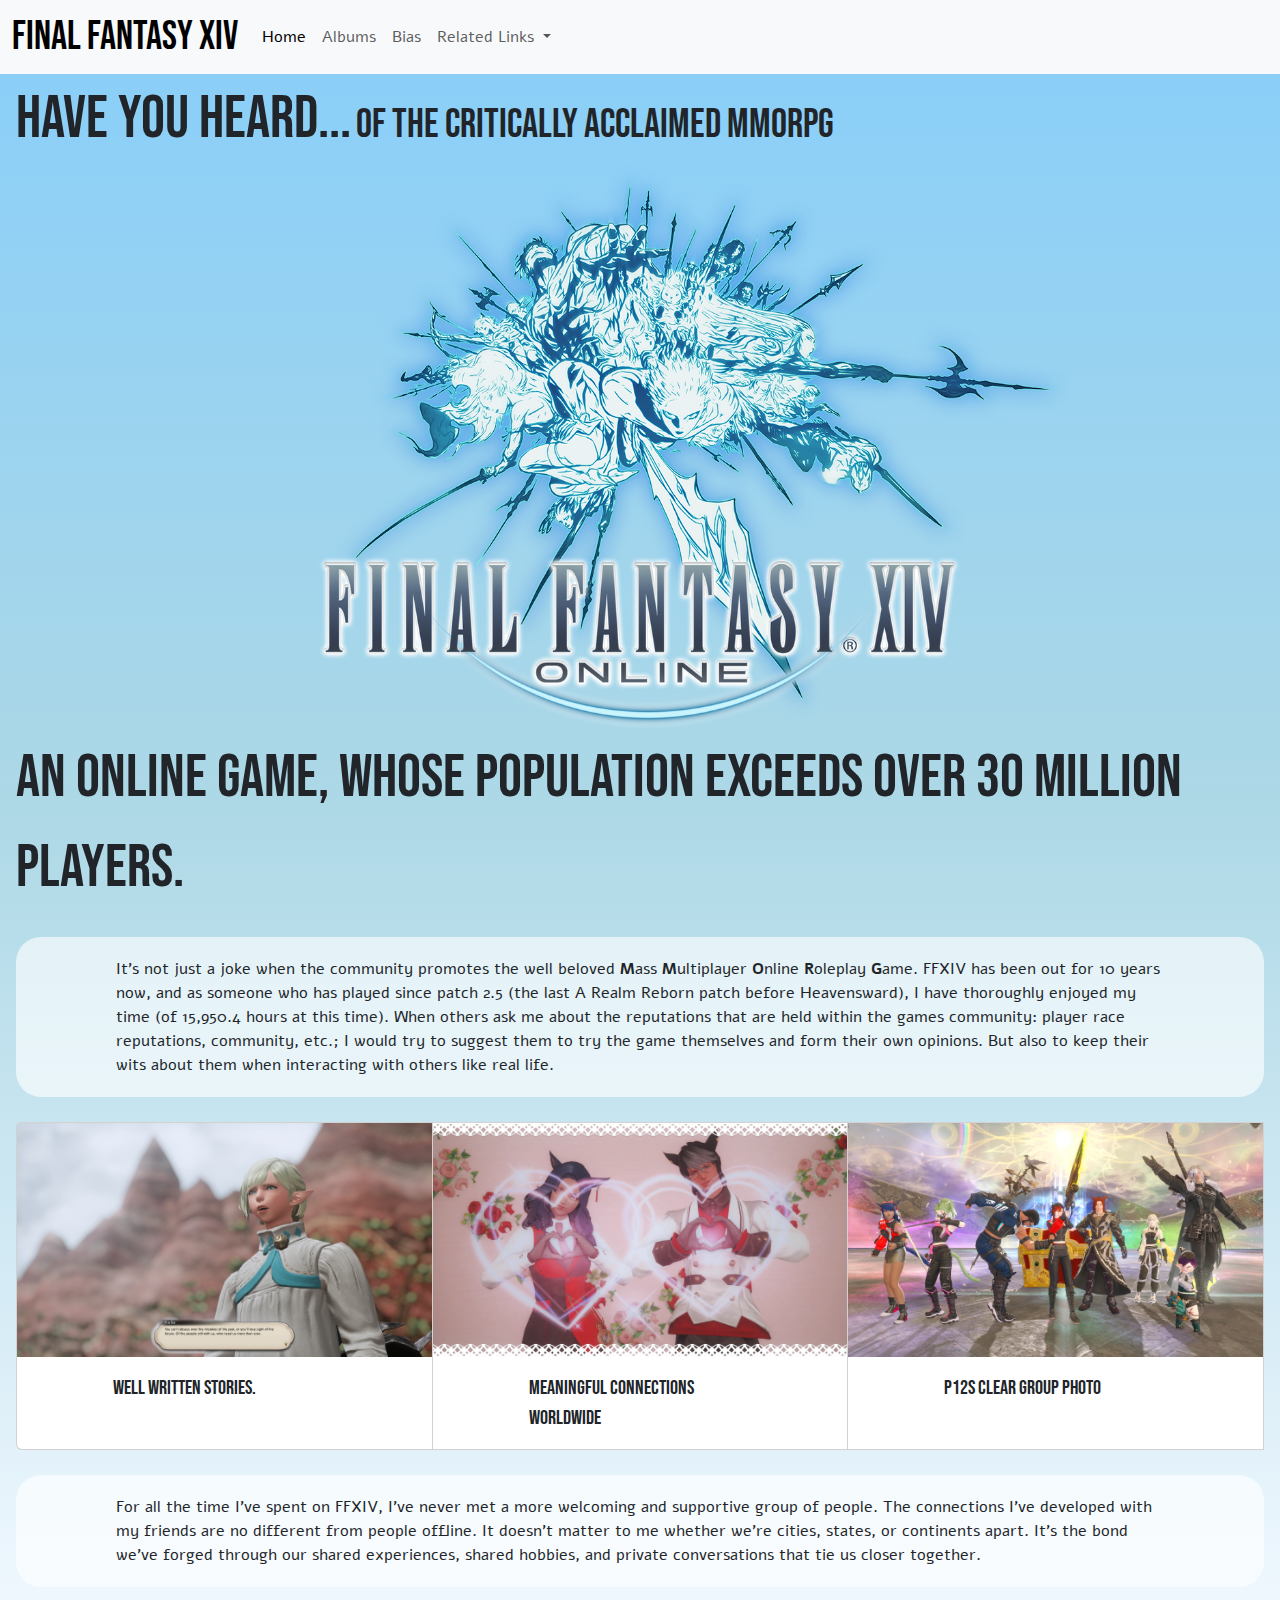
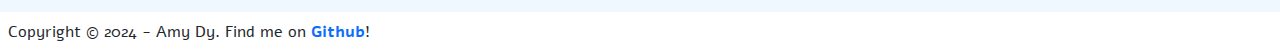
==== index.html @ a1985f21 "added album and images for it" ====
<!DOCTYPE html>
<html lang="en">
<head>
    <meta charset="UTF-8">
    <meta name="viewport" content="width=device-width, initial-scale=1.0">
    <title>Unending Journey</title>
    <!--Website by Amy Dy-->
    <!--Style Sheets, Fonts, & Bootstrap-->
    <link href="https://cdn.jsdelivr.net/npm/bootstrap@5.3.3/dist/css/bootstrap.min.css" rel="stylesheet" integrity="sha384-QWTKZyjpPEjISv5WaRU9OFeRpok6YctnYmDr5pNlyT2bRjXh0JMhjY6hW+ALEwIH" crossorigin="anonymous"><script src="https://cdn.jsdelivr.net/npm/@popperjs/core@2.11.8/dist/umd/popper.min.js" integrity="sha384-I7E8VVD/ismYTF4hNIPjVp/Zjvgyol6VFvRkX/vR+Vc4jQkC+hVqc2pM8ODewa9r" crossorigin="anonymous"></script>
    <script src="https://cdn.jsdelivr.net/npm/bootstrap@5.3.3/dist/js/bootstrap.min.js" integrity="sha384-0pUGZvbkm6XF6gxjEnlmuGrJXVbNuzT9qBBavbLwCsOGabYfZo0T0to5eqruptLy" crossorigin="anonymous"></script>
    <link rel="preconnect" href="https://fonts.googleapis.com">
    <link rel="preconnect" href="https://fonts.gstatic.com" crossorigin>
    <link href="https://fonts.googleapis.com/css2?family=Alef:wght@400;700&family=Bebas+Neue&display=swap" rel="stylesheet">    <link rel="stylesheet" href="style.css">
</head>
<body>
  <nav class="navbar navbar-expand-lg bg-body-tertiary">
    <div class="container-fluid">
      <a class="navbar-brand" href="#"><h1>Final Fantasy XIV</h1></a>
      <button class="navbar-toggler" type="button" data-bs-toggle="collapse" data-bs-target="#navbarNavAltMarkup" aria-controls="navbarNavAltMarkup" aria-expanded="false" aria-label="Toggle navigation">
        <span class="navbar-toggler-icon"></span>
      </button>
      <div class="collapse navbar-collapse" id="navbarNavAltMarkup">
        <div class="navbar-nav">
          <a class="nav-link active" aria-current="page" href="#">Home</a>
          <a class="nav-link" href="./subpages/albums.html">Albums</a>
          <a class="nav-link" href="./subpages/favorites.html">Bias</a>
          <li class="nav-item dropdown">
            <a class="nav-link dropdown-toggle" href="#" role="button" data-bs-toggle="dropdown" aria-expanded="false">
              Related Links
            </a>
            <ul class="dropdown-menu">
              <li><a class="dropdown-item" href="https://freetrial.finalfantasyxiv.com/na/">Promotional Site</a></li>
              <li><hr class="dropdown-divider"></li>
              <li><a class="dropdown-item" href="https://na.finalfantasyxiv.com/lodestone/?utm_source=pr2&utm_medium=top_topbtn&utm_campaign=na_lodestone">Lodestone</a></li>
              <li><hr class="dropdown-divider"></li>
              <li><a class="dropdown-item" href="https://na.finalfantasyxiv.com/blog/?utm_source=lodestone&utm_medium=pc_banner&utm_campaign=na_officalblog">Official Blog</a></li>
            </ul>
          </li>
  
        </div>
      </div>
    </div>
  </nav>
<div id="wrapper">
                <!--Text "Have you heard of the Critically Acclaimed MMORPG" and underneath FFXIV Logo image-->
    <main id="main">
      <article>
        <span id="biggest-font">Have you heard...</span> <span id="big-font">of the critically acclaimed MMOrpg</span>
      </article>
        <img src="./media/images/logo.png" alt="Final Fantasy 14 Logo" class="logo">
        <article>
          <span id="biggest-font">An online game, whose population exceeds over 30 million players.</span>
            <section id="rcorners1">
              <p>It's not just a joke when the community promotes the well beloved <b>M</b>ass <b>M</b>ultiplayer <b>O</b>nline <b>R</b>oleplay <b>G</b>ame. FFXIV has been out for 10 years now, 
              and as someone who has played since patch 2.5 (the last A Realm Reborn patch before Heavensward), I have thoroughly enjoyed my time 
              (of 15,950.4 hours at this time). When others ask me about the reputations that are held within the games community: player race reputations, 
              community, etc.; I would try to suggest them to try the game themselves and form their own opinions. But also to keep their wits about them when 
              interacting with others like real life.
              </p>
            </section>
        </article>
        <!--Tried carousel, fuck carousel.-->
        <div class="card-group">
          <div class="card" style="width: 18rem;" id="cap-font">
            <img src="./media/images/riellequote.png" alt="Rielle: You can't obsess over the mistakes of the past, or you'll lose sight of the future. Of the people still with us, who need us more than ever.">
            <div class="card-body">
              <p class="card-text">Well written stories.</p>
            </div>
          </div>
          <div class="card" style="width: 18rem;" id="cap-font">
            <img src="./media/images/meandbf.png" alt="Two cat people standing next to each other with hearts, looking at the camera.">
            <div class="card-body">
              <p class="card-text">Meaningful Connections Worldwide</p>
            </div>
          </div>
          <div class="card" style="width: 18rem;" id="cap-font">
            <img src="./media/images/raidclear.png" alt="A group of people standing around an unopen chest.">
            <div class="card-body">
              <p class="small-font">P12S Clear Group Photo</p>
            </div>
          </div>
        <!--End Card-->
        <article>
          <section id="rcorners1">
            <p>For all the time I've spent on FFXIV, I've never met a more welcoming and supportive group of people. The connections I've developed with my friends are no 
            different from people offline. It doesn't matter to me whether we're cities, states, or continents apart. It's the bond we've forged through our shared experiences, 
            shared hobbies, and private conversations that tie us closer together. </p>
          </section>
        </article>
      </div>
    </main>
</div>
  <footer>
    Copyright &copy; 2024 - Amy Dy. Find me on <a href="https://github.com/eukrasia" class="external-link">Github</a>!
  </footer>
</body>
</html>
---- style.css ----
/*CSS Reset*/
body, header, nav, footer, h1, div, img {
    margin:0;
    padding:0;
    border:0;
}

body {
    margin: 0 auto;
    background-image: linear-gradient(180deg, #87cefa, #add8e6, #f0f8ff);
    font-family: "Alef", 'Lucida Sans', 'Lucida Sans Regular', 'Lucida Grande', 'Lucida Sans Unicode', Geneva, Verdana, sans-serif;
}

/*Style rules for main content*/
main {
    max-width: 100%;
}

p {
    margin: auto 5rem;
    word-wrap: break-word;
}

.logo{
    display: block;
    margin-left: auto;
    margin-right: auto;
    max-width: 70%;
}

h1, h5{
 font-family: "Bebas Neue", 'Times New Roman', Times, serif;
}

#biggest-font{
    font-family: "Bebas Neue", 'Lucida Sans', 'Lucida Sans Regular', 'Lucida Grande', 'Lucida Sans Unicode', Geneva, Verdana, sans-serif;
    font-size: 60px;
}

#big-font{
    font-family: "Bebas Neue", 'Lucida Sans', 'Lucida Sans Regular', 'Lucida Grande', 'Lucida Sans Unicode', Geneva, Verdana, sans-serif;
    font-size: 40px;
}

#cap-font{
    font-family: "Bebas Neue", 'Lucida Sans', 'Lucida Sans Regular', 'Lucida Grande', 'Lucida Sans Unicode', Geneva, Verdana, sans-serif;
    font-size: 20px;
}

footer{
    position: absolute;
    padding: .5rem;
    background-color: white;
    width: 100%;
}

article {
    margin: auto;
}

section {
    margin: 2% auto;
    text-wrap:wrap;
}

#subject {
    text-align: center;
    font-size: 300%;
}

#wrapper {
    display: flex;
    flex-direction: row;
    justify-content: center;
    min-height: var(--viewport-height);
    overflow: hidden;
    position: relative;
    padding: 0 1rem 0 1rem;
}

#rcorners1 {
    display:flex;
    border-radius: 25px;
    background-color: rgba(255, 255, 255, 0.623);
    padding: 20px;
    width: 100%;
    height: 100%;
} 

.external-link {
    font-weight:bold;
    text-decoration: none;
}

/*discography grids*/

.grid-container {
    display: grid;
    grid-template-columns: repeat(auto-fit, minmax(400px, 1fr));
    row-gap: 20px;
    column-gap: 250px;
    margin-bottom: 30px;
}

.grid-item-1 {
    align-content: center;
    align-items: center;
    margin-bottom: 30px;
}

.grid-item-2 {
    align-content: space-around;
    align-items: center;
    margin-bottom: 30px;
}

.grid-item-3 {
    align-content: space-around;
    align-items: center;
    margin-bottom: 30px;
}

#img-fig {
    max-width: 50%;

}

#title {
    font-size: xx-large;
    font-family: "Bebas Neue", 'Lucida Sans', 'Lucida Sans Regular', 'Lucida Grande', 'Lucida Sans Unicode', Geneva, Verdana, sans-serif;

}

#img-caption {
    font-family: "Bebas Neue", 'Times New Roman', Times, serif;
}

/*MEDIA QUERIES*/
    /* If the screen size is 600px or less, set the font-size of <div> to 30px */
@media only screen and (max-width: 600px) {
    #wrapper {
        display: flex;
        flex-direction: row;
        justify-content: center;
        min-height: var(--viewport-height);
        overflow: hidden;
        position: relative;
        padding: 0 1rem 0 1rem;
    }
    #biggest-font{
        font-family: "Bebas Neue", 'Lucida Sans', 'Lucida Sans Regular', 'Lucida Grande', 'Lucida Sans Unicode', Geneva, Verdana, sans-serif;
        font-size: 40px;
        text-wrap: wrap;
        text-align: center;
    }
    #big-font{
        font-family: "Bebas Neue", 'Lucida Sans', 'Lucida Sans Regular', 'Lucida Grande', 'Lucida Sans Unicode', Geneva, Verdana, sans-serif;
        font-size: 20px;
        text-wrap: wrap;
        text-align: center;
    }
    .card-group {
        display: grid;
    }
    p {
        text-align: left;
    }
}
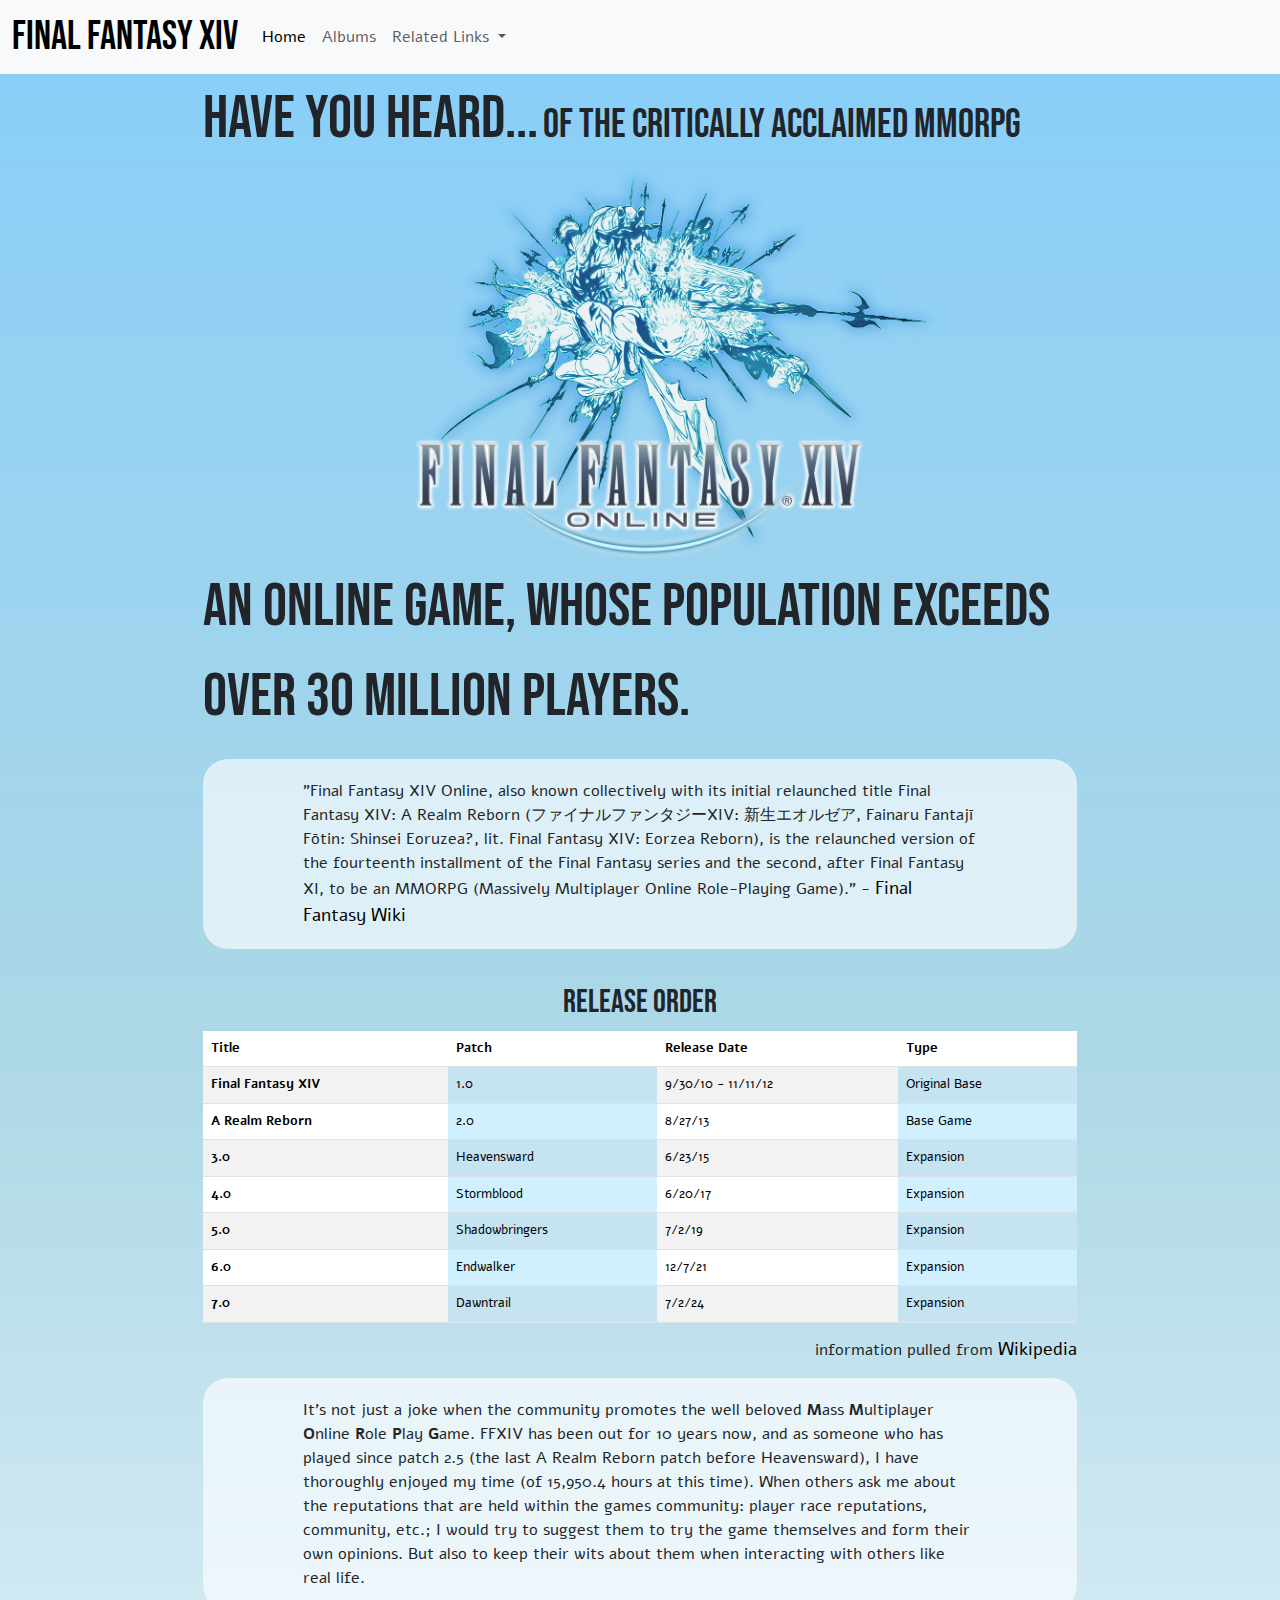
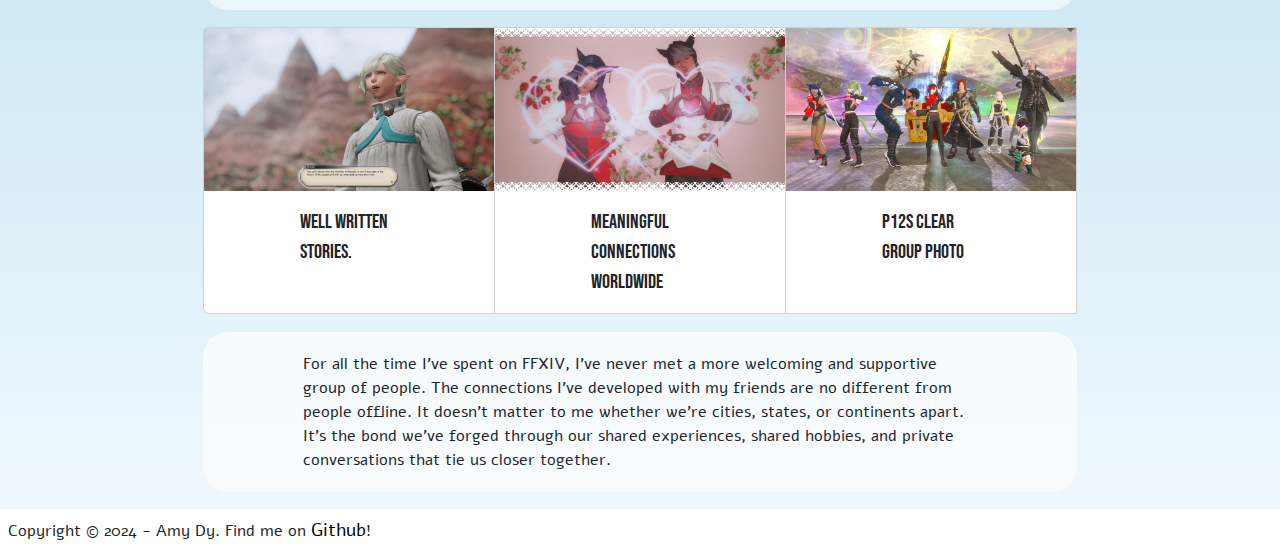
==== commit cb2ccd8f: "removed favorites page added more to albums fixed grid added a table added and fixed css still need " ====
--- a/index.html
+++ b/index.html
@@ -23,17 +23,16 @@
         <div class="navbar-nav">
           <a class="nav-link active" aria-current="page" href="#">Home</a>
           <a class="nav-link" href="./subpages/albums.html">Albums</a>
-          <a class="nav-link" href="./subpages/favorites.html">Bias</a>
           <li class="nav-item dropdown">
             <a class="nav-link dropdown-toggle" href="#" role="button" data-bs-toggle="dropdown" aria-expanded="false">
               Related Links
             </a>
             <ul class="dropdown-menu">
-              <li><a class="dropdown-item" href="https://freetrial.finalfantasyxiv.com/na/">Promotional Site</a></li>
+              <li><a class="dropdown-item" href="https://freetrial.finalfantasyxiv.com/na/" target="_blank">Promotional Site</a></li>
               <li><hr class="dropdown-divider"></li>
-              <li><a class="dropdown-item" href="https://na.finalfantasyxiv.com/lodestone/?utm_source=pr2&utm_medium=top_topbtn&utm_campaign=na_lodestone">Lodestone</a></li>
+              <li><a class="dropdown-item" href="https://na.finalfantasyxiv.com/lodestone/?utm_source=pr2&utm_medium=top_topbtn&utm_campaign=na_lodestone" target="_blank">Lodestone</a></li>
               <li><hr class="dropdown-divider"></li>
-              <li><a class="dropdown-item" href="https://na.finalfantasyxiv.com/blog/?utm_source=lodestone&utm_medium=pc_banner&utm_campaign=na_officalblog">Official Blog</a></li>
+              <li><a class="dropdown-item" href="https://na.finalfantasyxiv.com/blog/?utm_source=lodestone&utm_medium=pc_banner&utm_campaign=na_officalblog" target="_blank">Official Blog</a></li>
             </ul>
           </li>
   
@@ -48,14 +47,79 @@
         <span id="biggest-font">Have you heard...</span> <span id="big-font">of the critically acclaimed MMOrpg</span>
       </article>
         <img src="./media/images/logo.png" alt="Final Fantasy 14 Logo" class="logo">
+        <article id="tribute-info">
+          <span id="biggest-font">An online game, whose population exceeds over 30 million players.</span>
+            <section id="rcorners1">              
+              <p>
+                "Final Fantasy XIV Online, also known collectively with its initial relaunched title Final Fantasy XIV: A Realm Reborn (ファイナルファンタジーXIV: 新生エオルゼア, Fainaru Fantajī Fōtin: Shinsei Eoruzea?, lit. Final Fantasy XIV: Eorzea Reborn), is the relaunched version of the fourteenth installment of the Final Fantasy series and the second, after Final Fantasy XI, to be an MMORPG (Massively Multiplayer Online Role-Playing Game)." - <a href="https://finalfantasy.fandom.com/wiki/Final_Fantasy_XIV" target="_blank" class="external-link">Final Fantasy Wiki</a>
+              </p>
+            </section>
+        </article>          
+            <h2>Release Order</h2>
+              <table class="table table-striped tribute-info" id="smoll">
+                <thead>
+                  <tr>
+                    <th scope="col">Title</th>
+                    <th scope="col">Patch</th>
+                    <th scope="col">Release Date</th>
+                    <th scope="col">Type</th>
+                  </tr>
+                </thead>
+                <tbody>
+                  <tr>
+                    <th scope="row">Final Fantasy XIV</th>
+                    <td>1.0</td>
+                    <td>9/30/10 - 11/11/12</td>
+                    <td>Original Base</td>
+                  </tr>
+                  <tr>
+                    <th scope="row">A Realm Reborn</th>
+                    <td>2.0</td>
+                    <td>8/27/13</td>
+                    <td>Base Game</td>
+                  </tr>
+                  <tr>
+                    <th scope="row">3.0</th>
+                    <td>Heavensward</td>
+                    <td>6/23/15</td>
+                    <td>Expansion</td>
+                  </tr>
+                  <tr>
+                    <th scope="row">4.0</th>
+                    <td>Stormblood</td>
+                    <td>6/20/17</td>
+                    <td>Expansion</td>
+                  </tr>
+                  <tr>
+                    <th scope="row">5.0</th>
+                    <td>Shadowbringers</td>
+                    <td>7/2/19</td>
+                    <td>Expansion</td>
+                  </tr>
+                  <tr>
+                    <th scope="row">6.0</th>
+                    <td>Endwalker</td>
+                    <td>12/7/21</td>
+                    <td>Expansion</td>
+                  </tr>
+                  <tr>
+                    <th scope="row">7.0</th>
+                    <td>Dawntrail</td>
+                    <td>7/2/24</td>
+                    <td>Expansion</td>
+                  </tr>
+                </tbody>
+              </table>
+              <h6>information pulled from <a href="https://en.wikipedia.org/wiki/Final_Fantasy_XIV" class="tribute-link" target="_blank">Wikipedia</a></h6>
+
         <article>
-          <span id="biggest-font">An online game, whose population exceeds over 30 million players.</span>
             <section id="rcorners1">
-              <p>It's not just a joke when the community promotes the well beloved <b>M</b>ass <b>M</b>ultiplayer <b>O</b>nline <b>R</b>oleplay <b>G</b>ame. FFXIV has been out for 10 years now, 
-              and as someone who has played since patch 2.5 (the last A Realm Reborn patch before Heavensward), I have thoroughly enjoyed my time 
-              (of 15,950.4 hours at this time). When others ask me about the reputations that are held within the games community: player race reputations, 
-              community, etc.; I would try to suggest them to try the game themselves and form their own opinions. But also to keep their wits about them when 
-              interacting with others like real life.
+              <p>
+                It's not just a joke when the community promotes the well beloved <b>M</b>ass <b>M</b>ultiplayer <b>O</b>nline <b>R</b>ole <b>P</b>lay <b>G</b>ame. FFXIV has been out for 10 years now, 
+                and as someone who has played since patch 2.5 (the last A Realm Reborn patch before Heavensward), I have thoroughly enjoyed my time 
+                (of 15,950.4 hours at this time). When others ask me about the reputations that are held within the games community: player race reputations, 
+                community, etc.; I would try to suggest them to try the game themselves and form their own opinions. But also to keep their wits about them when 
+                interacting with others like real life.
               </p>
             </section>
         </article>
@@ -82,9 +146,11 @@
         <!--End Card-->
         <article>
           <section id="rcorners1">
-            <p>For all the time I've spent on FFXIV, I've never met a more welcoming and supportive group of people. The connections I've developed with my friends are no 
-            different from people offline. It doesn't matter to me whether we're cities, states, or continents apart. It's the bond we've forged through our shared experiences, 
-            shared hobbies, and private conversations that tie us closer together. </p>
+            <p>
+              For all the time I've spent on FFXIV, I've never met a more welcoming and supportive group of people. The connections I've developed with my friends are no 
+              different from people offline. It doesn't matter to me whether we're cities, states, or continents apart. It's the bond we've forged through our shared experiences, 
+              shared hobbies, and private conversations that tie us closer together.
+            </p>
           </section>
         </article>
       </div>
--- a/style.css
+++ b/style.css
@@ -13,7 +13,7 @@
 
 /*Style rules for main content*/
 main {
-    max-width: 100%;
+    max-width: 70%;
 }
 
 p {
@@ -21,6 +21,7 @@
     word-wrap: break-word;
 }
 
+/*FFXIV Logo*/
 .logo{
     display: block;
     margin-left: auto;
@@ -32,6 +33,12 @@
  font-family: "Bebas Neue", 'Times New Roman', Times, serif;
 }
 
+h2{
+    text-align: center;
+    font-family: "Bebas Neue", 'Times New Roman', Times, serif;
+    padding-top: 2%;
+}
+
 #biggest-font{
     font-family: "Bebas Neue", 'Lucida Sans', 'Lucida Sans Regular', 'Lucida Grande', 'Lucida Sans Unicode', Geneva, Verdana, sans-serif;
     font-size: 60px;
@@ -47,6 +54,7 @@
     font-size: 20px;
 }
 
+/*footer*/
 footer{
     position: absolute;
     padding: .5rem;
@@ -54,6 +62,7 @@
     width: 100%;
 }
 
+/*part of main*/
 article {
     margin: auto;
 }
@@ -88,51 +97,98 @@
 } 
 
 .external-link {
-    font-weight:bold;
+    font-size: large;
     text-decoration: none;
+    color: black;
 }
 
 /*discography grids*/
 
 .grid-container {
     display: grid;
-    grid-template-columns: repeat(auto-fit, minmax(400px, 1fr));
+    grid-template-columns: repeat(auto-fit, minmax(200px, 1fr));
     row-gap: 20px;
-    column-gap: 250px;
-    margin-bottom: 30px;
+    column-gap: 20px;
+    margin: 30px;
+    text-align: center;
 }
 
 .grid-item-1 {
     align-content: center;
+    padding: 10px;
     align-items: center;
-    margin-bottom: 30px;
+    border-style: hidden;
+    border-radius: 25px;
+    background-color: #add8e6;
 }
 
 .grid-item-2 {
     align-content: space-around;
+    padding: 10px;
     align-items: center;
-    margin-bottom: 30px;
+    border-style: hidden;
+    border-radius: 25px;
+    background-color: #add8e6;
 }
 
 .grid-item-3 {
     align-content: space-around;
     align-items: center;
-    margin-bottom: 30px;
+    padding: 10px;
+    border-style: hidden;
+    border-radius: 25px;
+    background-color: #add8e6;
 }
 
 #img-fig {
-    max-width: 50%;
-
-}
-
-#title {
-    font-size: xx-large;
-    font-family: "Bebas Neue", 'Lucida Sans', 'Lucida Sans Regular', 'Lucida Grande', 'Lucida Sans Unicode', Geneva, Verdana, sans-serif;
-
+    max-width: 40%;
+    border: 3px bisque;
 }
 
 #img-caption {
     font-family: "Bebas Neue", 'Times New Roman', Times, serif;
+    text-align: center;
+    font-size: large;
+}
+
+#disc-border {
+    border-style: hidden;
+    padding: 2rem;
+    border-radius: 25px;
+    background-color: #b4f4ff5b
+}
+
+/*Table*/
+#smoll {
+    font-size: small;
+    font-family: "Alef", 'Lucida Sans', 'Lucida Sans Regular', 'Lucida Grande', 'Lucida Sans Unicode', Geneva, Verdana, sans-serif;
+}
+
+td:nth-child(even) {
+    background-color: rgb(209, 240, 255);
+}
+
+/*embed*/
+#work-it {
+    display: flex;
+    justify-content: center;
+    align-items:center;
+}
+
+/*Tribute*/
+#tribute-info{
+    font-family: "Alef", 'Lucida Sans', 'Lucida Sans Regular', 'Lucida Grande', 'Lucida Sans Unicode', Geneva, Verdana, sans-serif;
+}
+
+h6 {
+    font-family: "Alef", 'Lucida Sans', 'Lucida Sans Regular', 'Lucida Grande', 'Lucida Sans Unicode', Geneva, Verdana, sans-serif;
+    text-align: right;
+}
+
+.tribute-link {
+    font-size: large;
+    text-decoration: none;
+    color: black;
 }
 
 /*MEDIA QUERIES*/
@@ -165,4 +221,32 @@
     p {
         text-align: left;
     }
+    .grid-container {
+        display: grid;
+    }
+    /*table mq*/
+    table {
+        table-layout: fixed;
+        width: 100%;
+        font-size: 12px;
+    }
+    
+      th:nth-child(4) {
+        display: none;
+        white-space:nowrap;
+        overflow:hidden;
+    }
+    
+      td:nth-child(4) {
+        display: none;
+        white-space:nowrap;
+        overflow:hidden;
+    }
+    /*video*/
+    #work-it {
+        position: relative;
+        overflow: hidden;
+        margin: auto;
+        width: 100%;
+    }
 }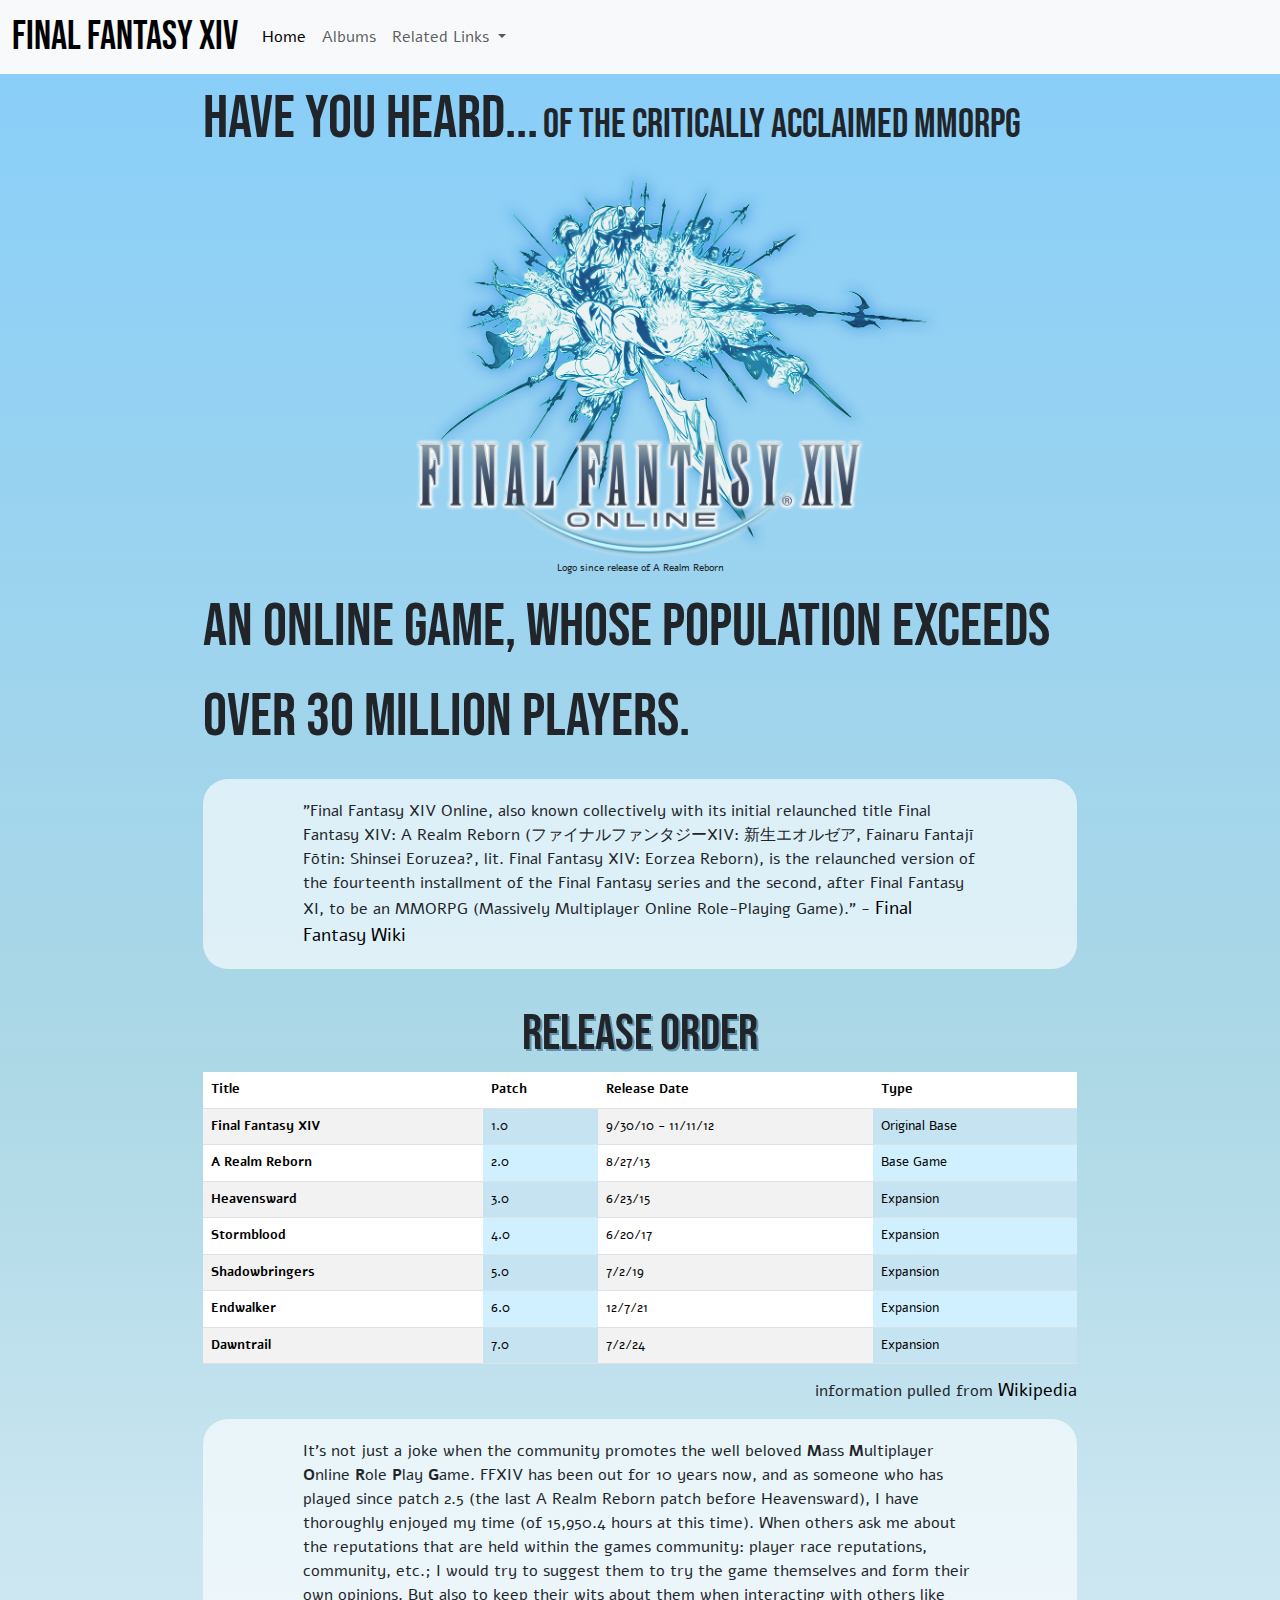
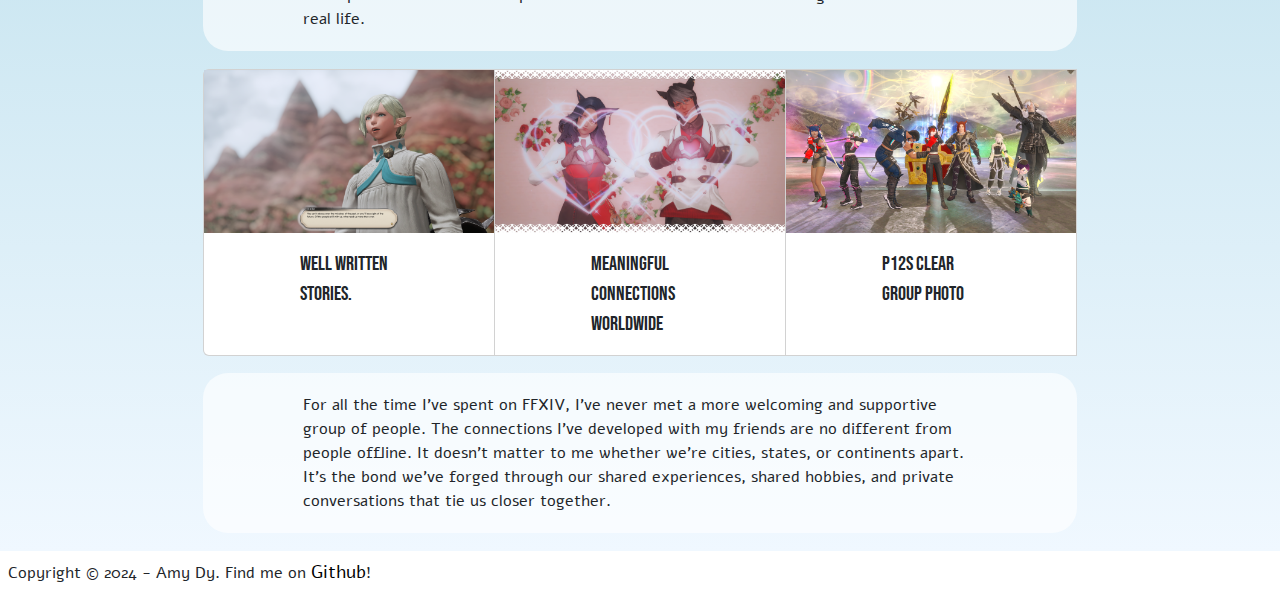
==== commit 0eaf6d11: "fixed all validator errors" ====
--- a/index.html
+++ b/index.html
@@ -23,7 +23,7 @@
         <div class="navbar-nav">
           <a class="nav-link active" aria-current="page" href="#">Home</a>
           <a class="nav-link" href="./subpages/albums.html">Albums</a>
-          <li class="nav-item dropdown">
+          <div class="nav-item dropdown">
             <a class="nav-link dropdown-toggle" href="#" role="button" data-bs-toggle="dropdown" aria-expanded="false">
               Related Links
             </a>
@@ -34,7 +34,7 @@
               <li><hr class="dropdown-divider"></li>
               <li><a class="dropdown-item" href="https://na.finalfantasyxiv.com/blog/?utm_source=lodestone&utm_medium=pc_banner&utm_campaign=na_officalblog" target="_blank">Official Blog</a></li>
             </ul>
-          </li>
+          </div>
   
         </div>
       </div>
@@ -44,19 +44,23 @@
                 <!--Text "Have you heard of the Critically Acclaimed MMORPG" and underneath FFXIV Logo image-->
     <main id="main">
       <article>
-        <span id="biggest-font">Have you heard...</span> <span id="big-font">of the critically acclaimed MMOrpg</span>
+        <span class="biggest-font">Have you heard...</span> <span class="big-font">of the critically acclaimed MMOrpg</span>
       </article>
-        <img src="./media/images/logo.png" alt="Final Fantasy 14 Logo" class="logo">
+      <div id="img-fig">
+        <img id="image" src="./media/images/logo.png" alt="Final Fantasy 14 Logo">
+           <h6 id="img-caption"> 
+           Logo since release of A Realm Reborn</h6>
+      </div>
         <article id="tribute-info">
-          <span id="biggest-font">An online game, whose population exceeds over 30 million players.</span>
-            <section id="rcorners1">              
+          <span class="biggest-font">An online game, whose population exceeds over 30 million players.</span>
+            <section class="rcorners1">              
               <p>
                 "Final Fantasy XIV Online, also known collectively with its initial relaunched title Final Fantasy XIV: A Realm Reborn (ファイナルファンタジーXIV: 新生エオルゼア, Fainaru Fantajī Fōtin: Shinsei Eoruzea?, lit. Final Fantasy XIV: Eorzea Reborn), is the relaunched version of the fourteenth installment of the Final Fantasy series and the second, after Final Fantasy XI, to be an MMORPG (Massively Multiplayer Online Role-Playing Game)." - <a href="https://finalfantasy.fandom.com/wiki/Final_Fantasy_XIV" target="_blank" class="external-link">Final Fantasy Wiki</a>
               </p>
             </section>
         </article>          
-            <h2>Release Order</h2>
-              <table class="table table-striped tribute-info" id="smoll">
+            <h2 id="title">Release Order</h2>
+              <table class="table table-striped tribute-info smoll">
                 <thead>
                   <tr>
                     <th scope="col">Title</th>
@@ -79,32 +83,32 @@
                     <td>Base Game</td>
                   </tr>
                   <tr>
-                    <th scope="row">3.0</th>
-                    <td>Heavensward</td>
+                    <th scope="row">Heavensward</th>
+                    <td>3.0</td>
                     <td>6/23/15</td>
                     <td>Expansion</td>
                   </tr>
                   <tr>
-                    <th scope="row">4.0</th>
-                    <td>Stormblood</td>
+                    <th scope="row">Stormblood</th>
+                    <td>4.0</td>
                     <td>6/20/17</td>
                     <td>Expansion</td>
                   </tr>
                   <tr>
-                    <th scope="row">5.0</th>
-                    <td>Shadowbringers</td>
+                    <th scope="row">Shadowbringers</th>
+                    <td>5.0</td>
                     <td>7/2/19</td>
                     <td>Expansion</td>
                   </tr>
                   <tr>
-                    <th scope="row">6.0</th>
-                    <td>Endwalker</td>
+                    <th scope="row">Endwalker</th>
+                    <td>6.0</td>
                     <td>12/7/21</td>
                     <td>Expansion</td>
                   </tr>
                   <tr>
-                    <th scope="row">7.0</th>
-                    <td>Dawntrail</td>
+                    <th scope="row">Dawntrail</th>
+                    <td>7.0</td>
                     <td>7/2/24</td>
                     <td>Expansion</td>
                   </tr>
@@ -113,7 +117,7 @@
               <h6>information pulled from <a href="https://en.wikipedia.org/wiki/Final_Fantasy_XIV" class="tribute-link" target="_blank">Wikipedia</a></h6>
 
         <article>
-            <section id="rcorners1">
+            <section class="rcorners1">
               <p>
                 It's not just a joke when the community promotes the well beloved <b>M</b>ass <b>M</b>ultiplayer <b>O</b>nline <b>R</b>ole <b>P</b>lay <b>G</b>ame. FFXIV has been out for 10 years now, 
                 and as someone who has played since patch 2.5 (the last A Realm Reborn patch before Heavensward), I have thoroughly enjoyed my time 
@@ -125,19 +129,19 @@
         </article>
         <!--Tried carousel, fuck carousel.-->
         <div class="card-group">
-          <div class="card" style="width: 18rem;" id="cap-font">
+          <div class="card cap-font" style="width: 18rem;">
             <img src="./media/images/riellequote.png" alt="Rielle: You can't obsess over the mistakes of the past, or you'll lose sight of the future. Of the people still with us, who need us more than ever.">
             <div class="card-body">
               <p class="card-text">Well written stories.</p>
             </div>
           </div>
-          <div class="card" style="width: 18rem;" id="cap-font">
+          <div class="card cap-font" style="width: 18rem;">
             <img src="./media/images/meandbf.png" alt="Two cat people standing next to each other with hearts, looking at the camera.">
             <div class="card-body">
               <p class="card-text">Meaningful Connections Worldwide</p>
             </div>
           </div>
-          <div class="card" style="width: 18rem;" id="cap-font">
+          <div class="card cap-font" style="width: 18rem;">
             <img src="./media/images/raidclear.png" alt="A group of people standing around an unopen chest.">
             <div class="card-body">
               <p class="small-font">P12S Clear Group Photo</p>
@@ -145,7 +149,7 @@
           </div>
         <!--End Card-->
         <article>
-          <section id="rcorners1">
+          <section class="rcorners1">
             <p>
               For all the time I've spent on FFXIV, I've never met a more welcoming and supportive group of people. The connections I've developed with my friends are no 
               different from people offline. It doesn't matter to me whether we're cities, states, or continents apart. It's the bond we've forged through our shared experiences, 
--- a/style.css
+++ b/style.css
@@ -22,13 +22,22 @@
 }
 
 /*FFXIV Logo*/
-.logo{
+#img-fig {
+    align-content: center;
+}
+
+#image{
     display: block;
     margin-left: auto;
     margin-right: auto;
     max-width: 70%;
 }
 
+#img-caption {
+    text-align: center;
+    font-size: 10px;
+}
+
 h1, h5{
  font-family: "Bebas Neue", 'Times New Roman', Times, serif;
 }
@@ -39,17 +48,17 @@
     padding-top: 2%;
 }
 
-#biggest-font{
+.biggest-font{
     font-family: "Bebas Neue", 'Lucida Sans', 'Lucida Sans Regular', 'Lucida Grande', 'Lucida Sans Unicode', Geneva, Verdana, sans-serif;
     font-size: 60px;
 }
 
-#big-font{
+.big-font{
     font-family: "Bebas Neue", 'Lucida Sans', 'Lucida Sans Regular', 'Lucida Grande', 'Lucida Sans Unicode', Geneva, Verdana, sans-serif;
     font-size: 40px;
 }
 
-#cap-font{
+.cap-font{
     font-family: "Bebas Neue", 'Lucida Sans', 'Lucida Sans Regular', 'Lucida Grande', 'Lucida Sans Unicode', Geneva, Verdana, sans-serif;
     font-size: 20px;
 }
@@ -87,7 +96,13 @@
     padding: 0 1rem 0 1rem;
 }
 
-#rcorners1 {
+#title {
+    font-size: 50px;
+    text-shadow: 2px 2px rgb(98, 146, 173);
+}
+
+
+.rcorners1 {
     display:flex;
     border-radius: 25px;
     background-color: rgba(255, 255, 255, 0.623);
@@ -140,12 +155,12 @@
     background-color: #add8e6;
 }
 
-#img-fig {
+.img-fig {
     max-width: 40%;
     border: 3px bisque;
 }
 
-#img-caption {
+.img-caption {
     font-family: "Bebas Neue", 'Times New Roman', Times, serif;
     text-align: center;
     font-size: large;
@@ -159,7 +174,7 @@
 }
 
 /*Table*/
-#smoll {
+.smoll {
     font-size: small;
     font-family: "Alef", 'Lucida Sans', 'Lucida Sans Regular', 'Lucida Grande', 'Lucida Sans Unicode', Geneva, Verdana, sans-serif;
 }
@@ -168,8 +183,13 @@
     background-color: rgb(209, 240, 255);
 }
 
-/*embed*/
-#work-it {
+/*youtube embed*/
+.make-better {
+    width: 560px; 
+    height: 315px;
+}
+
+.work-it {
     display: flex;
     justify-content: center;
     align-items:center;
@@ -190,6 +210,7 @@
     text-decoration: none;
     color: black;
 }
+
 
 /*MEDIA QUERIES*/
     /* If the screen size is 600px or less, set the font-size of <div> to 30px */
@@ -243,7 +264,7 @@
         overflow:hidden;
     }
     /*video*/
-    #work-it {
+    .work-it {
         position: relative;
         overflow: hidden;
         margin: auto;
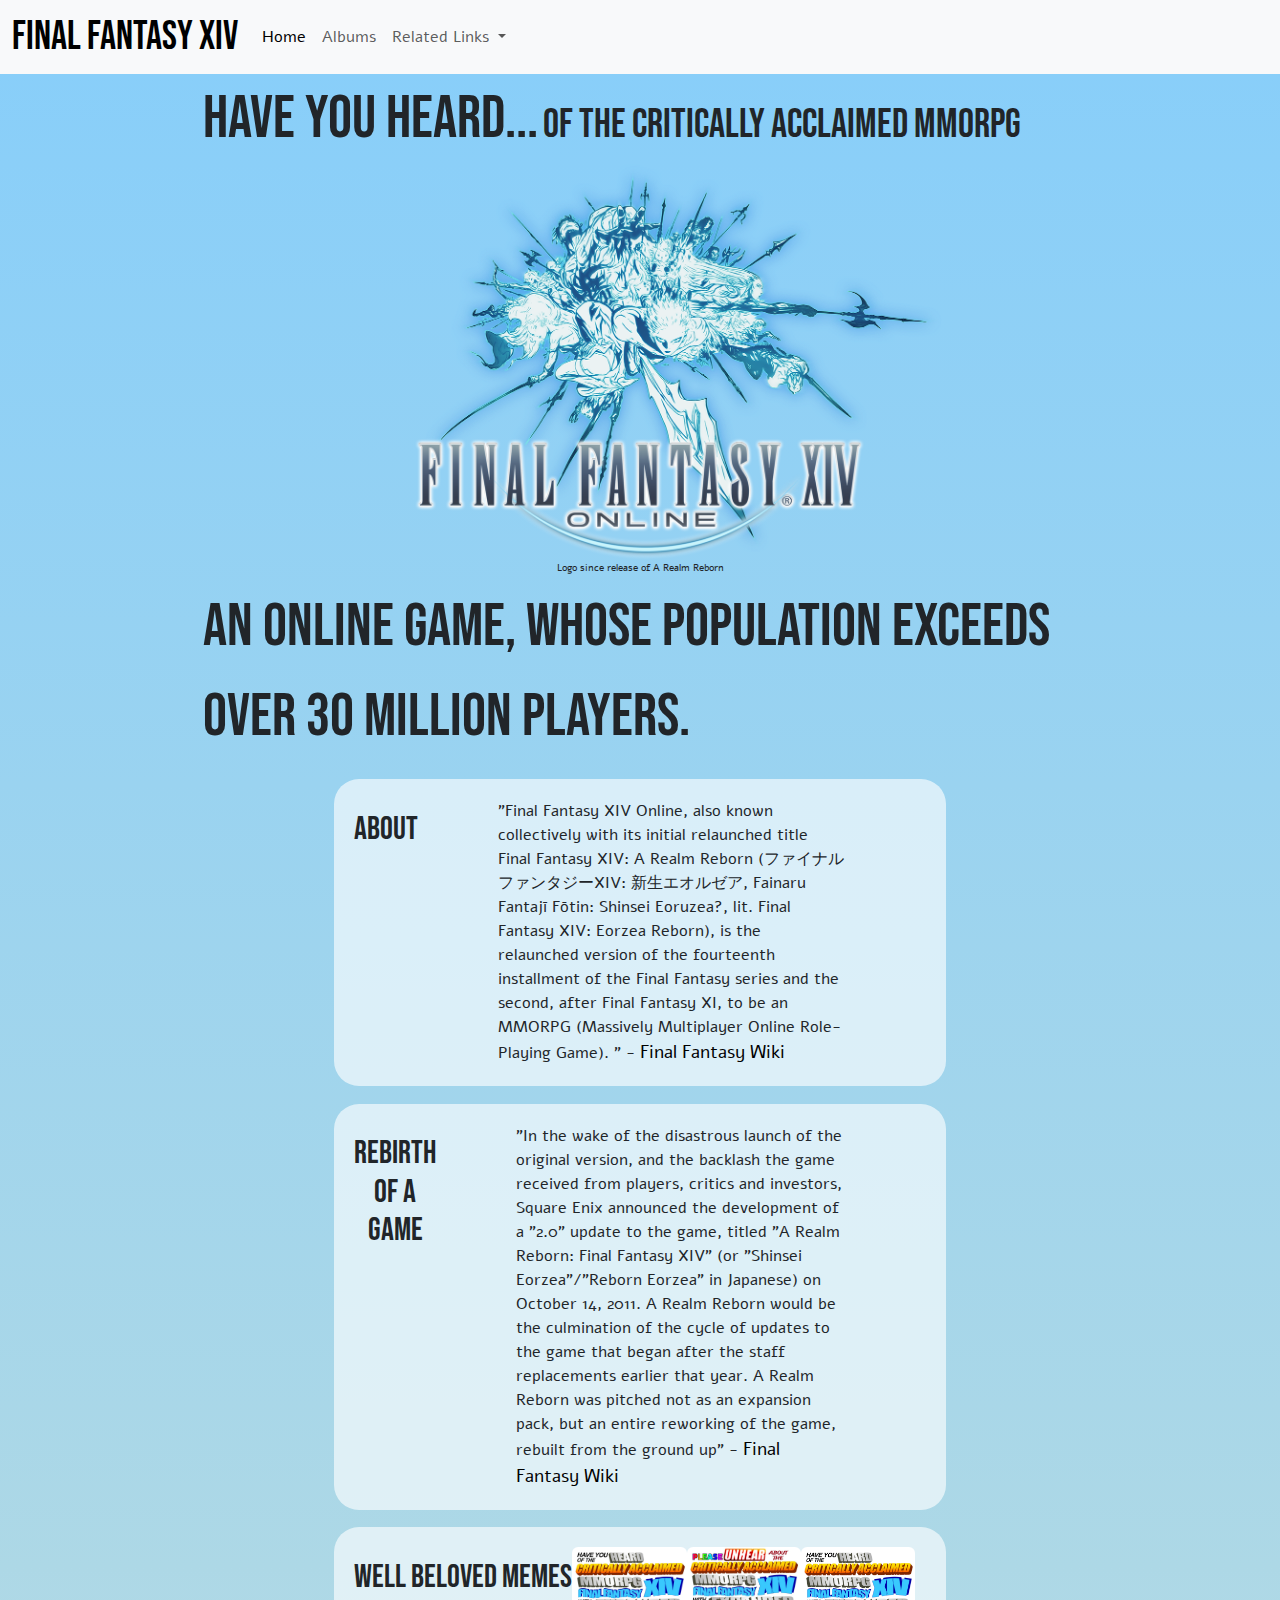
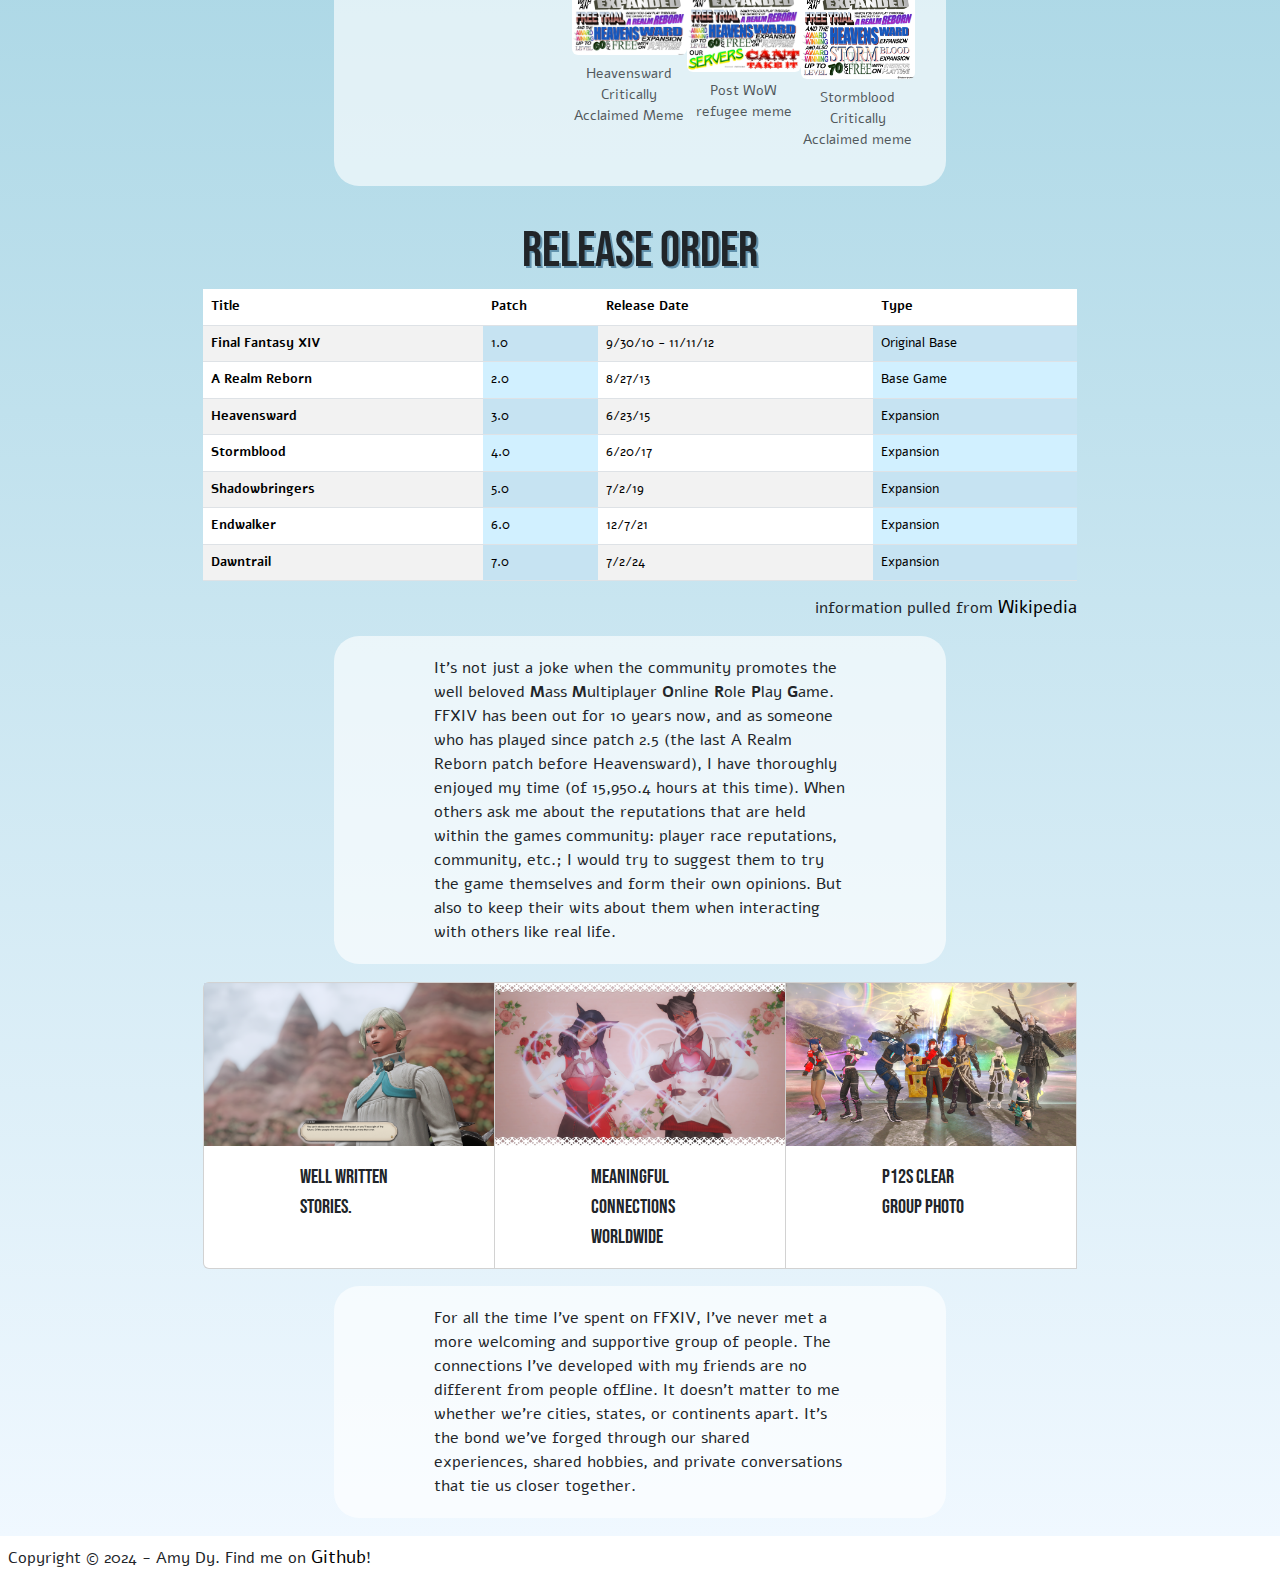
==== commit 5081ab8b: "matched up code to homework submission" ====
--- a/index.html
+++ b/index.html
@@ -53,10 +53,32 @@
       </div>
         <article id="tribute-info">
           <span class="biggest-font">An online game, whose population exceeds over 30 million players.</span>
-            <section class="rcorners1">              
+            <section class="rcorners1">
+              <h2>About</h2>              
               <p>
-                "Final Fantasy XIV Online, also known collectively with its initial relaunched title Final Fantasy XIV: A Realm Reborn (ファイナルファンタジーXIV: 新生エオルゼア, Fainaru Fantajī Fōtin: Shinsei Eoruzea?, lit. Final Fantasy XIV: Eorzea Reborn), is the relaunched version of the fourteenth installment of the Final Fantasy series and the second, after Final Fantasy XI, to be an MMORPG (Massively Multiplayer Online Role-Playing Game)." - <a href="https://finalfantasy.fandom.com/wiki/Final_Fantasy_XIV" target="_blank" class="external-link">Final Fantasy Wiki</a>
+                "Final Fantasy XIV Online, also known collectively with its initial relaunched title Final Fantasy XIV: A Realm Reborn (ファイナルファンタジーXIV: 新生エオルゼア, Fainaru Fantajī Fōtin: Shinsei Eoruzea?, lit. Final Fantasy XIV: Eorzea Reborn), is the relaunched version of the fourteenth installment of the Final Fantasy series and the second, after Final Fantasy XI, to be an MMORPG (Massively Multiplayer Online Role-Playing Game). " - <a href="https://finalfantasy.fandom.com/wiki/Final_Fantasy_XIV" target="_blank" class="external-link">Final Fantasy Wiki</a>
               </p>
+            </section>
+            <section class="rcorners1">
+              <h2>Rebirth of a Game</h2>              
+              <p>
+                "In the wake of the disastrous launch of the original version, and the backlash the game received from players, critics and investors, Square Enix announced the development of a "2.0" update to the game, titled "A Realm Reborn: Final Fantasy XIV" (or "Shinsei Eorzea"/"Reborn Eorzea" in Japanese) on October 14, 2011. A Realm Reborn would be the culmination of the cycle of updates to the game that began after the staff replacements earlier that year. A Realm Reborn was pitched not as an expansion pack, but an entire reworking of the game, rebuilt from the ground up" - <a href="https://finalfantasy.fandom.com/wiki/Final_Fantasy_XIV" target="_blank" class="external-link">Final Fantasy Wiki</a>
+              </p>
+            </section>
+            <section class="rcorners1">
+              <h2>Well Beloved Memes</h2>              
+              <figure class="figure">
+                <img src="/media/images/memes/hw.jpg" class="figure-img img-fluid rounded" alt="Critically Acclaimed Meme Heavensward">
+                <figcaption class="figure-caption">Heavensward Critically Acclaimed Meme</figcaption>
+              </figure>
+              <figure class="figure">
+                <img src="/media/images/memes/hw_unhear.png" class="figure-img img-fluid rounded" alt="Critically Acclaimed Meme UnHeavensward">
+                <figcaption class="figure-caption">Post WoW refugee meme</figcaption>
+              </figure>
+              <figure class="figure">
+                <img src="/media/images/memes/sb.jpg" class="figure-img img-fluid rounded" alt="Critically Acclaimed Meme Stormblood">
+                <figcaption class="figure-caption">Stormblood Critically Acclaimed meme</figcaption>
+              </figure>
             </section>
         </article>          
             <h2 id="title">Release Order</h2>
--- a/style.css
+++ b/style.css
@@ -3,90 +3,102 @@
     margin:0;
     padding:0;
     border:0;
-}
-
-body {
+  }
+  
+  body {
     margin: 0 auto;
     background-image: linear-gradient(180deg, #87cefa, #add8e6, #f0f8ff);
     font-family: "Alef", 'Lucida Sans', 'Lucida Sans Regular', 'Lucida Grande', 'Lucida Sans Unicode', Geneva, Verdana, sans-serif;
-}
-
-/*Style rules for main content*/
-main {
+  }
+  
+  /*lol memes*/
+  .figure {
+    max-width: 20%;
+  }
+  
+  .figure-caption {
+    text-align: center;
+  }
+  
+  /*Style rules for main content*/
+  main {
     max-width: 70%;
-}
-
-p {
+  }
+  
+  p {
     margin: auto 5rem;
     word-wrap: break-word;
-}
-
-/*FFXIV Logo*/
-#img-fig {
+  }
+  
+  /*FFXIV Logo*/
+  #img-fig {
     align-content: center;
-}
-
-#image{
+  }
+  
+  
+  
+  #image{
     display: block;
     margin-left: auto;
     margin-right: auto;
     max-width: 70%;
-}
-
-#img-caption {
+  }
+  
+  #img-caption {
     text-align: center;
     font-size: 10px;
-}
-
-h1, h5{
- font-family: "Bebas Neue", 'Times New Roman', Times, serif;
-}
-
-h2{
+  }
+  
+  /*fonts*/
+  h1, h5{
+  font-family: "Bebas Neue", 'Times New Roman', Times, serif;
+  }
+  
+  h2{
     text-align: center;
     font-family: "Bebas Neue", 'Times New Roman', Times, serif;
     padding-top: 2%;
-}
-
-.biggest-font{
+  }
+  
+  .biggest-font{
     font-family: "Bebas Neue", 'Lucida Sans', 'Lucida Sans Regular', 'Lucida Grande', 'Lucida Sans Unicode', Geneva, Verdana, sans-serif;
     font-size: 60px;
-}
-
-.big-font{
+  }
+  
+  .big-font{
     font-family: "Bebas Neue", 'Lucida Sans', 'Lucida Sans Regular', 'Lucida Grande', 'Lucida Sans Unicode', Geneva, Verdana, sans-serif;
     font-size: 40px;
-}
-
-.cap-font{
+  }
+  
+  .cap-font{
     font-family: "Bebas Neue", 'Lucida Sans', 'Lucida Sans Regular', 'Lucida Grande', 'Lucida Sans Unicode', Geneva, Verdana, sans-serif;
     font-size: 20px;
-}
-
-/*footer*/
-footer{
+  }
+  
+  /*footer*/
+  footer{
     position: absolute;
     padding: .5rem;
     background-color: white;
     width: 100%;
-}
-
-/*part of main*/
-article {
+  }
+  
+  /*part of main*/
+  article {
     margin: auto;
-}
-
-section {
+  }
+  
+  section {
     margin: 2% auto;
     text-wrap:wrap;
-}
-
-#subject {
+  }
+  
+  #subject {
     text-align: center;
     font-size: 300%;
-}
-
-#wrapper {
+  }
+  
+  #wrapper {
     display: flex;
     flex-direction: row;
     justify-content: center;
@@ -94,127 +106,127 @@
     overflow: hidden;
     position: relative;
     padding: 0 1rem 0 1rem;
-}
-
-#title {
+  }
+  
+  #title {
     font-size: 50px;
     text-shadow: 2px 2px rgb(98, 146, 173);
-}
-
-
-.rcorners1 {
+  }
+  
+  
+  .rcorners1 {
     display:flex;
     border-radius: 25px;
     background-color: rgba(255, 255, 255, 0.623);
     padding: 20px;
-    width: 100%;
+    width: 70%;
     height: 100%;
-} 
-
-.external-link {
+  } 
+  
+  .external-link {
     font-size: large;
     text-decoration: none;
     color: black;
-}
-
-/*discography grids*/
-
-.grid-container {
+  }
+  
+  /*discography grids*/
+  
+  .grid-container {
     display: grid;
     grid-template-columns: repeat(auto-fit, minmax(200px, 1fr));
     row-gap: 20px;
     column-gap: 20px;
     margin: 30px;
     text-align: center;
-}
-
-.grid-item-1 {
+  }
+  
+  .grid-item-1 {
     align-content: center;
     padding: 10px;
     align-items: center;
     border-style: hidden;
     border-radius: 25px;
     background-color: #add8e6;
-}
-
-.grid-item-2 {
+  }
+  
+  .grid-item-2 {
     align-content: space-around;
     padding: 10px;
     align-items: center;
     border-style: hidden;
     border-radius: 25px;
     background-color: #add8e6;
-}
-
-.grid-item-3 {
+  }
+  
+  .grid-item-3 {
     align-content: space-around;
     align-items: center;
     padding: 10px;
     border-style: hidden;
     border-radius: 25px;
     background-color: #add8e6;
-}
-
-.img-fig {
+  }
+  
+  .img-fig {
     max-width: 40%;
     border: 3px bisque;
-}
-
-.img-caption {
+  }
+  
+  .img-caption {
     font-family: "Bebas Neue", 'Times New Roman', Times, serif;
     text-align: center;
     font-size: large;
-}
-
-#disc-border {
+  }
+  
+  #disc-border {
     border-style: hidden;
     padding: 2rem;
     border-radius: 25px;
-    background-color: #b4f4ff5b
-}
-
-/*Table*/
-.smoll {
+    background-color: #d1f4ff
+  }
+  
+  /*Table*/
+  .smoll {
     font-size: small;
     font-family: "Alef", 'Lucida Sans', 'Lucida Sans Regular', 'Lucida Grande', 'Lucida Sans Unicode', Geneva, Verdana, sans-serif;
-}
-
-td:nth-child(even) {
+  }
+  
+  td:nth-child(even) {
     background-color: rgb(209, 240, 255);
-}
-
-/*youtube embed*/
-.make-better {
+  }
+  
+  /*youtube embed*/
+  .make-better {
     width: 560px; 
     height: 315px;
-}
-
-.work-it {
+  }
+  
+  .work-it {
     display: flex;
     justify-content: center;
     align-items:center;
-}
-
-/*Tribute*/
-#tribute-info{
-    font-family: "Alef", 'Lucida Sans', 'Lucida Sans Regular', 'Lucida Grande', 'Lucida Sans Unicode', Geneva, Verdana, sans-serif;
-}
-
-h6 {
+  }
+  
+  /*Tribute*/
+  #tribute-info{
+    font-family: "Alef", 'Lucida Sans', 'Lucida Sans Regular', 'Lucida Grande', 'Lucida Sans Unicode', Geneva, Verdana, sans-serif;
+  }
+  
+  h6 {
     font-family: "Alef", 'Lucida Sans', 'Lucida Sans Regular', 'Lucida Grande', 'Lucida Sans Unicode', Geneva, Verdana, sans-serif;
     text-align: right;
-}
-
-.tribute-link {
+  }
+  
+  .tribute-link {
     font-size: large;
     text-decoration: none;
     color: black;
-}
-
-
-/*MEDIA QUERIES*/
+  }
+  
+  
+  /*MEDIA QUERIES*/
     /* If the screen size is 600px or less, set the font-size of <div> to 30px */
-@media only screen and (max-width: 600px) {
+  @media only screen and (max-width: 600px) {
     #wrapper {
         display: flex;
         flex-direction: row;
@@ -270,4 +282,4 @@
         margin: auto;
         width: 100%;
     }
-}+  }